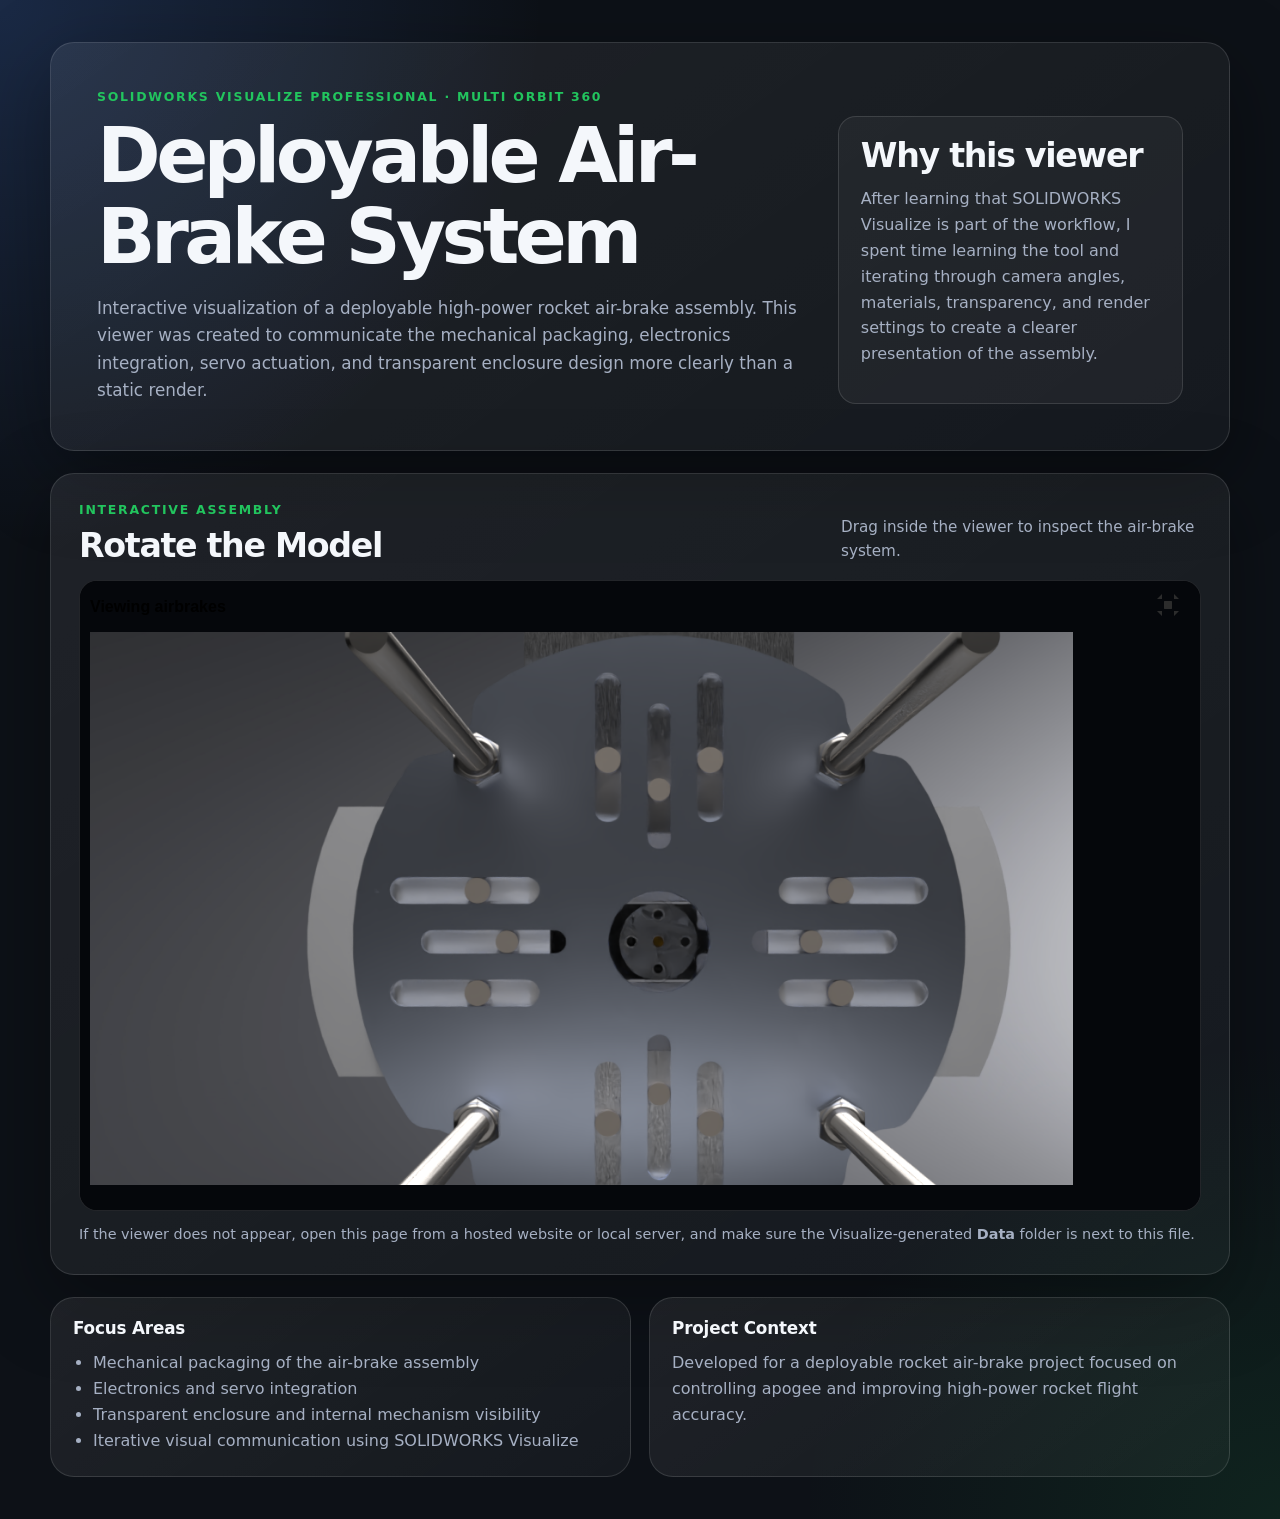
==== Open.html @ 045e263f "Add SOLIDWORKS Visualize Multi Orbit viewer" ====
<!DOCTYPE html>
<html lang="en">
<head>
  <meta charset="UTF-8" />
  <meta name="viewport" content="width=device-width, initial-scale=1.0" />
  <title>Deployable Air-Brake System | Interactive Visualize Viewer</title>
  <meta
    name="description"
    content="Interactive SOLIDWORKS Visualize Multi Orbit 360 viewer for a deployable high-power rocket air-brake system."
  />
  <link rel="stylesheet" href="viewer-style.css" />
</head>

<body>
  <main class="page">
    <section class="intro">
      <p class="eyebrow">SOLIDWORKS Visualize Professional · Multi Orbit 360</p>

      <div class="intro-grid">
        <div>
          <h1>Deployable Air-Brake System</h1>
          <p class="summary">
            Interactive visualization of a deployable high-power rocket air-brake assembly.
            This viewer was created to communicate the mechanical packaging, electronics
            integration, servo actuation, and transparent enclosure design more clearly than
            a static render.
          </p>
        </div>

        <aside class="context-card">
          <h2>Why this viewer</h2>
          <p>
            After learning that SOLIDWORKS Visualize is part of the workflow, I spent time
            learning the tool and iterating through camera angles, materials, transparency,
            and render settings to create a clearer presentation of the assembly.
          </p>
        </aside>
      </div>
    </section>

    <section class="viewer-section" aria-label="Interactive 3D viewer">
      <div class="section-heading">
        <div>
          <p class="eyebrow">Interactive Assembly</p>
          <h2>Rotate the Model</h2>
        </div>
        <p class="hint">Drag inside the viewer to inspect the air-brake system.</p>
      </div>

      <div class="viewer-shell">
        <iframe
          src="Data/index.html"
          title="Interactive SOLIDWORKS Visualize viewer for deployable rocket air-brake assembly"
          allowfullscreen
        ></iframe>
      </div>

      <p class="small-note">
        If the viewer does not appear, open this page from a hosted website or local server,
        and make sure the Visualize-generated <strong>Data</strong> folder is next to this file.
      </p>
    </section>

    <section class="details">
      <article>
        <h3>Focus Areas</h3>
        <ul>
          <li>Mechanical packaging of the air-brake assembly</li>
          <li>Electronics and servo integration</li>
          <li>Transparent enclosure and internal mechanism visibility</li>
          <li>Iterative visual communication using SOLIDWORKS Visualize</li>
        </ul>
      </article>

      <article>
        <h3>Project Context</h3>
        <p>
          Developed for a deployable rocket air-brake project focused on controlling apogee
          and improving high-power rocket flight accuracy.
        </p>
      </article>
    </section>
  </main>
</body>
</html>
---- viewer-style.css ----
:root {
  --bg: #0d1117;
  --panel: #151b23;
  --panel-2: #1c2430;
  --text: #f4f7fb;
  --muted: #a6b0c3;
  --line: rgba(255, 255, 255, 0.12);
  --accent: #4f8cff;
  --accent-soft: rgba(79, 140, 255, 0.14);
  --green: #22c55e;
  --shadow: 0 24px 80px rgba(0, 0, 0, 0.35);
}

* {
  box-sizing: border-box;
}

body {
  margin: 0;
  font-family: Inter, ui-sans-serif, system-ui, -apple-system, BlinkMacSystemFont, "Segoe UI", sans-serif;
  color: var(--text);
  background:
    radial-gradient(circle at top left, rgba(79, 140, 255, 0.20), transparent 34rem),
    radial-gradient(circle at bottom right, rgba(34, 197, 94, 0.10), transparent 30rem),
    var(--bg);
}

.page {
  width: min(1180px, calc(100% - 32px));
  margin: 0 auto;
  padding: 42px 0;
}

.intro,
.viewer-section,
.details article {
  border: 1px solid var(--line);
  background: linear-gradient(145deg, rgba(255,255,255,0.075), rgba(255,255,255,0.035));
  border-radius: 24px;
  box-shadow: var(--shadow);
}

.intro {
  padding: clamp(24px, 4vw, 46px);
  margin-bottom: 22px;
}

.eyebrow {
  margin: 0 0 12px;
  color: var(--green);
  font-size: 0.78rem;
  font-weight: 800;
  letter-spacing: 0.14em;
  text-transform: uppercase;
}

.intro-grid {
  display: grid;
  grid-template-columns: minmax(0, 1.35fr) minmax(280px, 0.65fr);
  gap: 24px;
  align-items: stretch;
}

h1,
h2,
h3 {
  margin: 0;
  line-height: 1.05;
}

h1 {
  max-width: 900px;
  font-size: clamp(2.25rem, 6vw, 5rem);
  letter-spacing: -0.06em;
}

h2 {
  font-size: clamp(1.3rem, 2.6vw, 2.1rem);
  letter-spacing: -0.04em;
}

h3 {
  font-size: 1.05rem;
  letter-spacing: -0.01em;
}

.summary,
.context-card p,
.hint,
.small-note,
.details p,
.details li {
  color: var(--muted);
  line-height: 1.62;
}

.summary {
  max-width: 74ch;
  margin: 18px 0 0;
  font-size: 1.05rem;
}

.context-card {
  border: 1px solid var(--line);
  background: rgba(255, 255, 255, 0.045);
  border-radius: 18px;
  padding: 22px;
}

.context-card p {
  margin: 12px 0 0;
}

.viewer-section {
  padding: clamp(18px, 3vw, 28px);
}

.section-heading {
  display: flex;
  justify-content: space-between;
  gap: 18px;
  align-items: end;
  margin-bottom: 16px;
}

.hint {
  margin: 0;
  max-width: 360px;
  font-size: 0.95rem;
}

.viewer-shell {
  position: relative;
  width: 100%;
  aspect-ratio: 16 / 9;
  min-height: 460px;
  overflow: hidden;
  border-radius: 18px;
  border: 1px solid var(--line);
  background: #05070b;
}

.viewer-shell iframe {
  display: block;
  width: 100%;
  height: 100%;
  border: 0;
  background: #05070b;
}

.small-note {
  margin: 12px 0 0;
  font-size: 0.9rem;
}

.details {
  display: grid;
  grid-template-columns: 1fr 1fr;
  gap: 18px;
  margin-top: 22px;
}

.details article {
  padding: 22px;
  box-shadow: none;
}

.details ul {
  margin: 12px 0 0;
  padding-left: 20px;
}

.details p {
  margin: 12px 0 0;
}

@media (max-width: 850px) {
  .intro-grid,
  .details {
    grid-template-columns: 1fr;
  }

  .section-heading {
    align-items: start;
    flex-direction: column;
  }

  .viewer-shell {
    min-height: 340px;
  }
}

@media (max-width: 540px) {
  .page {
    width: min(100% - 20px, 1180px);
    padding: 22px 0;
  }

  .intro,
  .viewer-section,
  .details article {
    border-radius: 18px;
  }

  .viewer-shell {
    aspect-ratio: 4 / 3;
    min-height: 280px;
  }
}
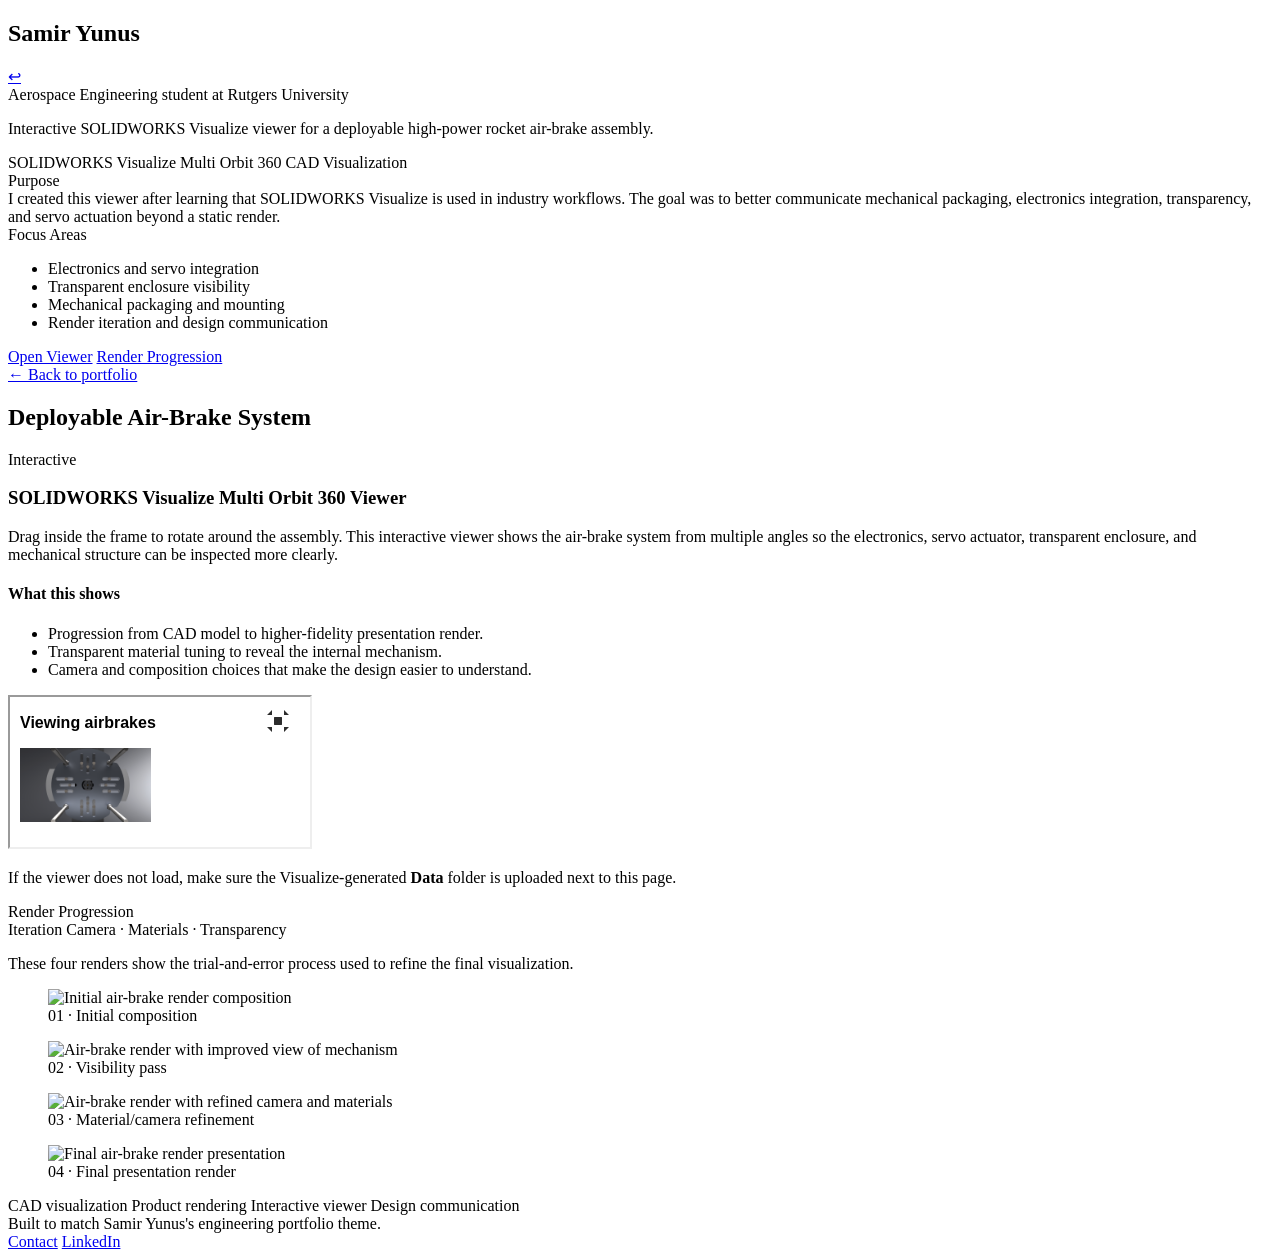
==== commit f3f31ab5: "Update Open.html" ====
--- a/Open.html
+++ b/Open.html
@@ -1,85 +1,165 @@
 <!DOCTYPE html>
-<html lang="en">
+<html lang="en" data-theme="dark">
 <head>
   <meta charset="UTF-8" />
   <meta name="viewport" content="width=device-width, initial-scale=1.0" />
-  <title>Deployable Air-Brake System | Interactive Visualize Viewer</title>
+
+  <title>Samir Yunus · Air-Brake Interactive Viewer</title>
   <meta
     name="description"
-    content="Interactive SOLIDWORKS Visualize Multi Orbit 360 viewer for a deployable high-power rocket air-brake system."
+    content="Interactive SOLIDWORKS Visualize Multi Orbit 360 viewer for Samir Yunus's deployable high-power rocket air-brake system."
   />
-  <link rel="stylesheet" href="viewer-style.css" />
+
+  <link rel="icon" type="image/png" href="favicon.png" />
+  <link rel="apple-touch-icon" href="favicon.png" />
+  <link rel="stylesheet" href="airbrakes-viewer.css" />
 </head>
 
 <body>
-  <main class="page">
-    <section class="intro">
-      <p class="eyebrow">SOLIDWORKS Visualize Professional · Multi Orbit 360</p>
+  <div class="bg"></div>
 
-      <div class="intro-grid">
-        <div>
-          <h1>Deployable Air-Brake System</h1>
-          <p class="summary">
-            Interactive visualization of a deployable high-power rocket air-brake assembly.
-            This viewer was created to communicate the mechanical packaging, electronics
-            integration, servo actuation, and transparent enclosure design more clearly than
-            a static render.
+  <div class="shell">
+    <div class="page viewer-page">
+
+      <aside class="sidebar">
+        <div class="hero-section reveal-visible">
+          <div class="hero-row">
+            <h1 class="name">Samir Yunus</h1>
+            <a class="dark-mode-btn home-icon" href="https://samiryunus.github.io/" aria-label="Back to portfolio">↩</a>
+          </div>
+
+          <div class="role-line">
+            Aerospace Engineering student at Rutgers University
+          </div>
+
+          <p class="value-proposition">
+            Interactive SOLIDWORKS Visualize viewer for a deployable high-power rocket air-brake assembly.
           </p>
+
+          <div class="pill-row">
+            <span class="pill">SOLIDWORKS Visualize</span>
+            <span class="pill">Multi Orbit 360</span>
+            <span class="pill">CAD Visualization</span>
+          </div>
+
+          <div class="section-label">Purpose</div>
+          <div class="sidebar-block">
+            I created this viewer after learning that SOLIDWORKS Visualize is used in industry workflows.
+            The goal was to better communicate mechanical packaging, electronics integration, transparency,
+            and servo actuation beyond a static render.
+          </div>
+
+          <div class="section-label">Focus Areas</div>
+          <ul class="sidebar-list">
+            <li>Electronics and servo integration</li>
+            <li>Transparent enclosure visibility</li>
+            <li>Mechanical packaging and mounting</li>
+            <li>Render iteration and design communication</li>
+          </ul>
+
+          <div class="cta-colm">
+            <a class="open-btn glow" href="#viewer">Open Viewer</a>
+            <a class="blue-btn" href="#progression">Render Progression</a>
+          </div>
         </div>
+      </aside>
 
-        <aside class="context-card">
-          <h2>Why this viewer</h2>
-          <p>
-            After learning that SOLIDWORKS Visualize is part of the workflow, I spent time
-            learning the tool and iterating through camera angles, materials, transparency,
-            and render settings to create a clearer presentation of the assembly.
-          </p>
-        </aside>
-      </div>
-    </section>
+      <main class="content">
+        <div class="content-inner viewer-content">
+          <header class="content-header">
+            <a class="breadcrumb-link" href="https://samiryunus.github.io/">← Back to portfolio</a>
+            <h2>Deployable Air-Brake System</h2>
+          </header>
 
-    <section class="viewer-section" aria-label="Interactive 3D viewer">
-      <div class="section-heading">
-        <div>
-          <p class="eyebrow">Interactive Assembly</p>
-          <h2>Rotate the Model</h2>
+          <section class="featured-project reveal-visible">
+            <div class="featured-header">
+              <span class="featured-badge">Interactive</span>
+              <h3>SOLIDWORKS Visualize Multi Orbit 360 Viewer</h3>
+            </div>
+
+            <p class="featured-summary">
+              Drag inside the frame to rotate around the assembly. This interactive viewer shows the
+              air-brake system from multiple angles so the electronics, servo actuator, transparent
+              enclosure, and mechanical structure can be inspected more clearly.
+            </p>
+
+            <div class="featured-impact">
+              <h4>What this shows</h4>
+              <ul>
+                <li>Progression from CAD model to higher-fidelity presentation render.</li>
+                <li>Transparent material tuning to reveal the internal mechanism.</li>
+                <li>Camera and composition choices that make the design easier to understand.</li>
+              </ul>
+            </div>
+
+            <div class="viewer-frame-wrap" id="viewer">
+              <iframe
+                class="viewer-frame"
+                src="Data/index.html"
+                title="Interactive SOLIDWORKS Visualize Multi Orbit 360 viewer of deployable air-brake system"
+                allowfullscreen
+              ></iframe>
+            </div>
+
+            <p class="viewer-note">
+              If the viewer does not load, make sure the Visualize-generated <strong>Data</strong> folder
+              is uploaded next to this page.
+            </p>
+          </section>
+
+          <section class="project reveal-visible" id="progression">
+            <div class="project-header static-header">
+              <div class="project-title">Render Progression</div>
+              <div class="project-meta">
+                <span class="project-role-badge">Iteration</span>
+                <span class="project-type">Camera · Materials · Transparency</span>
+              </div>
+            </div>
+
+            <div class="project-body always-open">
+              <p class="project-tagline">
+                These four renders show the trial-and-error process used to refine the final visualization.
+              </p>
+
+              <div class="project-media viewer-gallery">
+                <figure>
+                  <img src="renders/render-01.jpg" alt="Initial air-brake render composition" />
+                  <figcaption>01 · Initial composition</figcaption>
+                </figure>
+                <figure>
+                  <img src="renders/render-02.jpg" alt="Air-brake render with improved view of mechanism" />
+                  <figcaption>02 · Visibility pass</figcaption>
+                </figure>
+                <figure>
+                  <img src="renders/render-03.jpg" alt="Air-brake render with refined camera and materials" />
+                  <figcaption>03 · Material/camera refinement</figcaption>
+                </figure>
+                <figure>
+                  <img src="renders/render-04.jpg" alt="Final air-brake render presentation" />
+                  <figcaption>04 · Final presentation render</figcaption>
+                </figure>
+              </div>
+
+              <div class="chips">
+                <span class="chip">CAD visualization</span>
+                <span class="chip">Product rendering</span>
+                <span class="chip">Interactive viewer</span>
+                <span class="chip">Design communication</span>
+              </div>
+            </div>
+          </section>
+
+          <footer class="site-footer">
+            <span>Built to match Samir Yunus's engineering portfolio theme.</span>
+            <div class="footer-links">
+              <a href="mailto:samiryunus04@gmail.com">Contact</a>
+              <a href="https://linkedin.com/in/samiryunus/" target="_blank" rel="noopener noreferrer">LinkedIn</a>
+            </div>
+          </footer>
         </div>
-        <p class="hint">Drag inside the viewer to inspect the air-brake system.</p>
-      </div>
+      </main>
 
-      <div class="viewer-shell">
-        <iframe
-          src="Data/index.html"
-          title="Interactive SOLIDWORKS Visualize viewer for deployable rocket air-brake assembly"
-          allowfullscreen
-        ></iframe>
-      </div>
-
-      <p class="small-note">
-        If the viewer does not appear, open this page from a hosted website or local server,
-        and make sure the Visualize-generated <strong>Data</strong> folder is next to this file.
-      </p>
-    </section>
-
-    <section class="details">
-      <article>
-        <h3>Focus Areas</h3>
-        <ul>
-          <li>Mechanical packaging of the air-brake assembly</li>
-          <li>Electronics and servo integration</li>
-          <li>Transparent enclosure and internal mechanism visibility</li>
-          <li>Iterative visual communication using SOLIDWORKS Visualize</li>
-        </ul>
-      </article>
-
-      <article>
-        <h3>Project Context</h3>
-        <p>
-          Developed for a deployable rocket air-brake project focused on controlling apogee
-          and improving high-power rocket flight accuracy.
-        </p>
-      </article>
-    </section>
-  </main>
+    </div>
+  </div>
 </body>
 </html>
